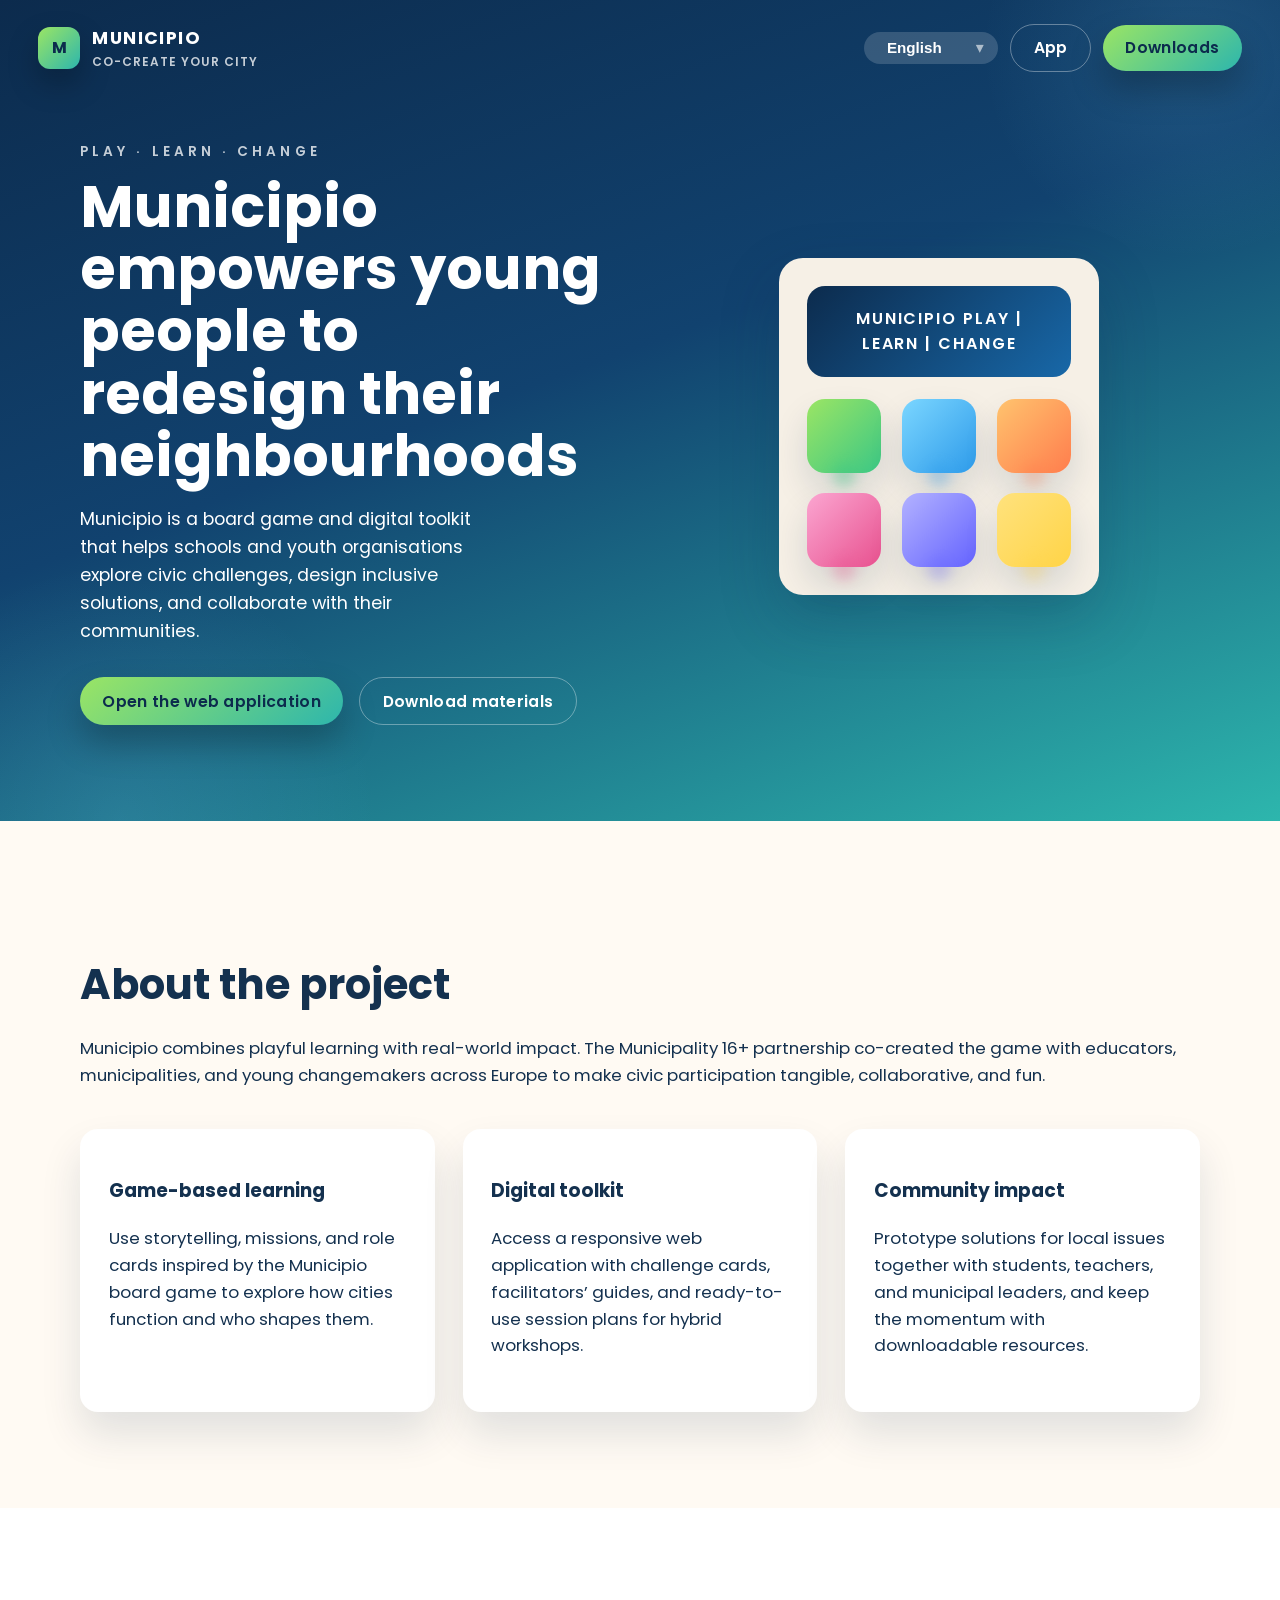
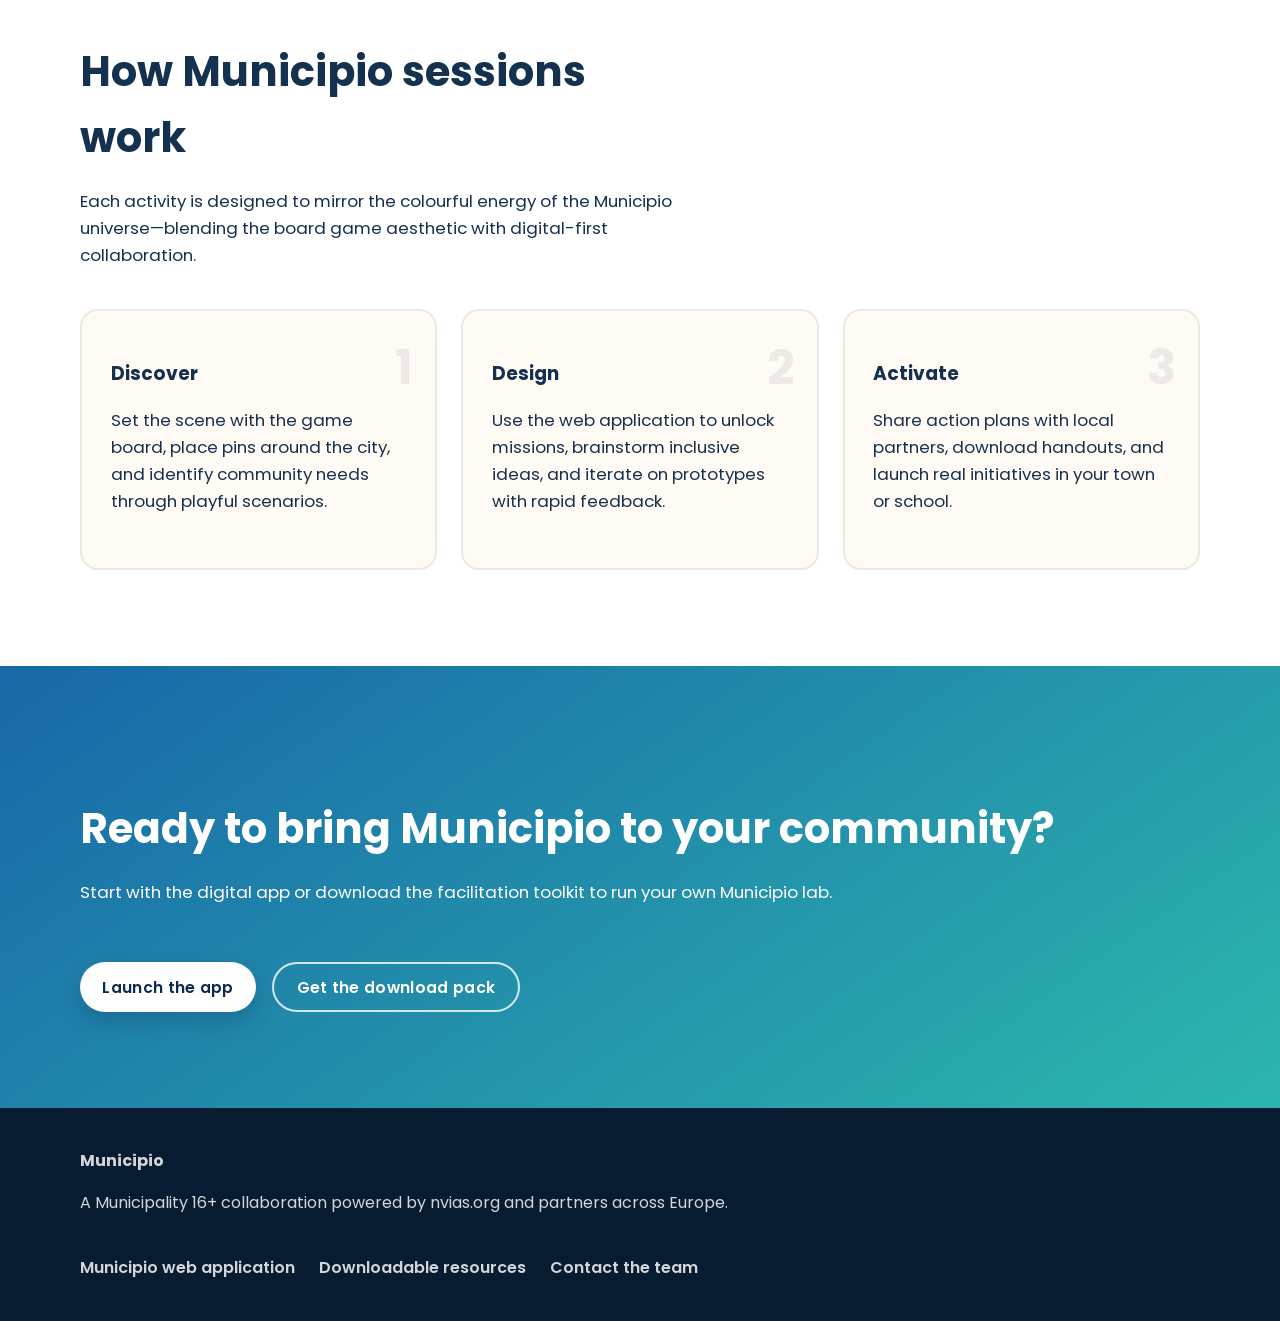
==== public/index.html @ c0af1d6e "Create multilingual Municipio landing page" ====
<!DOCTYPE html>
<html lang="en">
  <head>
    <meta charset="UTF-8" />
    <meta name="viewport" content="width=device-width, initial-scale=1.0" />
    <title>Municipio – Co-create Your City</title>
    <link rel="preconnect" href="https://fonts.googleapis.com" />
    <link rel="preconnect" href="https://fonts.gstatic.com" crossorigin />
    <link
      href="https://fonts.googleapis.com/css2?family=Poppins:wght@300;400;600;700&display=swap"
      rel="stylesheet"
    />
    <link rel="stylesheet" href="assets/css/styles.css" />
    <link rel="icon" href="assets/img/favicon.svg" type="image/svg+xml" />
  </head>
  <body>
    <header class="hero">
      <nav class="top-nav">
        <div class="brand">
          <span class="brand-emblem">M</span>
          <div>
            <strong>Municipio</strong>
            <small id="tagline"></small>
          </div>
        </div>
        <div class="nav-actions">
          <label class="language-selector">
            <span class="sr-only" id="language-label">Language</span>
            <select id="language-switcher" aria-labelledby="language-label">
              <option value="en">English</option>
              <option value="cs">Čeština</option>
              <option value="lv">Latviešu</option>
              <option value="sl">Slovenščina</option>
            </select>
          </label>
          <a class="button ghost" id="navAppLink" href="https://example.com/app" target="_blank" rel="noopener">App</a>
          <a class="button" id="navDownloadLink" href="https://drive.google.com" target="_blank" rel="noopener">Downloads</a>
        </div>
      </nav>

      <div class="hero-content container">
        <div class="hero-text">
          <p class="hero-eyebrow" id="heroEyebrow"></p>
          <h1 id="heroTitle"></h1>
          <p class="hero-lead" id="heroLead"></p>
          <div class="hero-actions">
            <a class="button" id="heroAppLink" href="https://example.com/app" target="_blank" rel="noopener"></a>
            <a class="button ghost" id="heroDownloadLink" href="https://drive.google.com" target="_blank" rel="noopener"></a>
          </div>
        </div>
        <div class="hero-visual" aria-hidden="true">
          <div class="hero-card">
            <div class="card-top">
              <span class="card-title">Municipio</span>
              <span class="card-subtitle">Play | Learn | Change</span>
            </div>
            <div class="city-grid">
              <span class="pin park"></span>
              <span class="pin lab"></span>
              <span class="pin school"></span>
              <span class="pin hub"></span>
              <span class="pin house"></span>
              <span class="pin library"></span>
            </div>
          </div>
        </div>
      </div>
    </header>

    <main>
      <section class="section" id="about">
        <div class="container">
          <h2 id="aboutTitle"></h2>
          <p id="aboutText"></p>
          <div class="pillars">
            <article>
              <h3 id="pillarOneTitle"></h3>
              <p id="pillarOneText"></p>
            </article>
            <article>
              <h3 id="pillarTwoTitle"></h3>
              <p id="pillarTwoText"></p>
            </article>
            <article>
              <h3 id="pillarThreeTitle"></h3>
              <p id="pillarThreeText"></p>
            </article>
          </div>
        </div>
      </section>

      <section class="section alt" id="how">
        <div class="container">
          <div class="section-header">
            <h2 id="howTitle"></h2>
            <p id="howIntro"></p>
          </div>
          <div class="steps">
            <div class="step">
              <span class="step-number">1</span>
              <h3 id="stepOneTitle"></h3>
              <p id="stepOneText"></p>
            </div>
            <div class="step">
              <span class="step-number">2</span>
              <h3 id="stepTwoTitle"></h3>
              <p id="stepTwoText"></p>
            </div>
            <div class="step">
              <span class="step-number">3</span>
              <h3 id="stepThreeTitle"></h3>
              <p id="stepThreeText"></p>
            </div>
          </div>
        </div>
      </section>

      <section class="section highlight" id="cta">
        <div class="container cta">
          <div>
            <h2 id="ctaTitle"></h2>
            <p id="ctaText"></p>
          </div>
          <div class="cta-actions">
            <a class="button light" id="ctaAppLink" href="https://example.com/app" target="_blank" rel="noopener"></a>
            <a class="button outline" id="ctaDownloadLink" href="https://drive.google.com" target="_blank" rel="noopener"></a>
          </div>
        </div>
      </section>
    </main>

    <footer class="footer">
      <div class="container footer-content">
        <div>
          <strong>Municipio</strong>
          <p id="footerText"></p>
        </div>
        <ul class="footer-links">
          <li><a id="footerAppLink" href="https://example.com/app" target="_blank" rel="noopener"></a></li>
          <li><a id="footerDownloadLink" href="https://drive.google.com" target="_blank" rel="noopener"></a></li>
          <li><a id="footerContactLink" href="mailto:info@municipio.eu"></a></li>
        </ul>
      </div>
    </footer>

    <script src="assets/js/main.js" type="module"></script>
  </body>
</html>
---- public/assets/css/styles.css ----
:root {
  --color-navy: #0c2b4d;
  --color-blue: #1868a8;
  --color-teal: #2db6ad;
  --color-lime: #9be564;
  --color-sand: #f6f0e6;
  --color-cream: #fffaf3;
  --color-sky: #7bd6ff;
  --color-white: #ffffff;
  --color-text: #14314f;
  --shadow-soft: 0 24px 60px rgba(12, 43, 77, 0.22);
}

* {
  box-sizing: border-box;
}

body {
  margin: 0;
  font-family: 'Poppins', system-ui, -apple-system, BlinkMacSystemFont, 'Segoe UI', sans-serif;
  color: var(--color-text);
  background: var(--color-cream);
  line-height: 1.6;
}

img,
svg {
  max-width: 100%;
  display: block;
}

.container {
  width: min(1120px, 92vw);
  margin: 0 auto;
}

.hero {
  position: relative;
  background: linear-gradient(160deg, #0c2b4d 0%, #11426f 45%, #2db6ad 100%);
  color: var(--color-white);
  padding-bottom: 6rem;
  overflow: hidden;
}

.hero::before,
.hero::after {
  content: '';
  position: absolute;
  border-radius: 50%;
  opacity: 0.18;
  background: radial-gradient(circle at center, rgba(123, 214, 255, 0.75), transparent 70%);
}

.hero::before {
  width: 420px;
  height: 420px;
  top: -160px;
  right: -120px;
}

.hero::after {
  width: 520px;
  height: 520px;
  bottom: -260px;
  left: -140px;
}

.top-nav {
  display: flex;
  align-items: center;
  justify-content: space-between;
  padding: 1.5rem clamp(1.5rem, 3vw, 3rem);
  position: relative;
  z-index: 1;
}

.brand {
  display: flex;
  align-items: center;
  gap: 0.75rem;
  font-weight: 600;
}

.brand strong {
  display: block;
  font-size: 1.1rem;
  letter-spacing: 0.08em;
  text-transform: uppercase;
}

.brand small {
  display: block;
  font-size: 0.75rem;
  letter-spacing: 0.08em;
  text-transform: uppercase;
  color: rgba(255, 255, 255, 0.76);
}

.brand-emblem {
  width: 42px;
  height: 42px;
  background: linear-gradient(135deg, var(--color-lime), var(--color-teal));
  color: var(--color-navy);
  font-weight: 700;
  border-radius: 12px;
  display: grid;
  place-items: center;
  box-shadow: 0 14px 30px rgba(0, 0, 0, 0.25);
}

.nav-actions {
  display: flex;
  align-items: center;
  gap: 0.75rem;
}

.language-selector select {
  border: none;
  border-radius: 999px;
  background: rgba(255, 255, 255, 0.16);
  color: var(--color-white);
  font-weight: 600;
  padding: 0.45rem 1.4rem;
  font-size: 0.95rem;
  appearance: none;
  outline: none;
}

.language-selector {
  position: relative;
}

.language-selector::after {
  content: '▾';
  position: absolute;
  right: 0.9rem;
  top: 50%;
  transform: translateY(-50%);
  pointer-events: none;
  color: rgba(255, 255, 255, 0.6);
}

.button {
  display: inline-flex;
  align-items: center;
  justify-content: center;
  gap: 0.4rem;
  padding: 0.65rem 1.4rem;
  border-radius: 999px;
  border: none;
  font-weight: 600;
  font-size: 0.98rem;
  letter-spacing: 0.02em;
  text-decoration: none;
  transition: transform 0.2s ease, box-shadow 0.2s ease, background 0.2s ease;
  cursor: pointer;
  background: linear-gradient(140deg, var(--color-lime), var(--color-teal));
  color: var(--color-navy);
  box-shadow: 0 18px 34px rgba(0, 0, 0, 0.25);
}

.button:hover,
.button:focus-visible {
  transform: translateY(-2px) scale(1.01);
  box-shadow: 0 24px 42px rgba(0, 0, 0, 0.28);
}

.button.ghost {
  background: transparent;
  color: var(--color-white);
  border: 1px solid rgba(255, 255, 255, 0.35);
  box-shadow: none;
}

.button.ghost:hover,
.button.ghost:focus-visible {
  background: rgba(255, 255, 255, 0.18);
}

.button.light {
  background: var(--color-white);
  color: var(--color-navy);
  box-shadow: 0 10px 20px rgba(12, 43, 77, 0.22);
}

.button.outline {
  background: transparent;
  color: var(--color-white);
  border: 2px solid rgba(255, 255, 255, 0.8);
  box-shadow: none;
}

.button.outline:hover,
.button.outline:focus-visible {
  background: rgba(255, 255, 255, 0.12);
}

.hero-content {
  display: grid;
  grid-template-columns: repeat(auto-fit, minmax(280px, 1fr));
  align-items: center;
  gap: clamp(2.5rem, 6vw, 5rem);
  padding: 2rem 0 0;
  position: relative;
  z-index: 1;
}

.hero-text h1 {
  font-size: clamp(2.4rem, 4vw + 1rem, 3.6rem);
  line-height: 1.08;
  margin: 0 0 1rem;
}

.hero-eyebrow {
  letter-spacing: 0.3em;
  text-transform: uppercase;
  font-weight: 600;
  font-size: 0.85rem;
  color: rgba(255, 255, 255, 0.76);
  margin-bottom: 0.8rem;
}

.hero-lead {
  font-size: 1.1rem;
  max-width: 36ch;
  margin-bottom: 2rem;
}

.hero-actions {
  display: flex;
  flex-wrap: wrap;
  gap: 1rem;
}

.hero-visual {
  display: flex;
  justify-content: center;
}

.hero-card {
  background: var(--color-sand);
  border-radius: 24px;
  padding: 1.75rem;
  width: min(320px, 90vw);
  box-shadow: var(--shadow-soft);
  position: relative;
}

.card-top {
  background: linear-gradient(135deg, var(--color-navy), var(--color-blue));
  border-radius: 18px;
  padding: 1.25rem;
  color: var(--color-white);
  text-transform: uppercase;
  font-weight: 600;
  letter-spacing: 0.12em;
  text-align: center;
}

.city-grid {
  margin-top: 1.4rem;
  display: grid;
  grid-template-columns: repeat(3, 1fr);
  gap: 1.25rem;
}

.pin {
  display: inline-flex;
  align-items: center;
  justify-content: center;
  width: 74px;
  height: 74px;
  border-radius: 18px;
  position: relative;
  background: var(--color-white);
  box-shadow: 0 18px 34px rgba(12, 43, 77, 0.14);
}

.pin::after {
  content: '';
  position: absolute;
  bottom: -14px;
  width: 24px;
  height: 24px;
  border-radius: 50%;
  opacity: 0.6;
  filter: blur(6px);
}

.pin.park {
  background: linear-gradient(135deg, #9be564, #3bc785);
}

.pin.park::after {
  background: rgba(59, 199, 133, 0.55);
}

.pin.lab {
  background: linear-gradient(135deg, #7bd6ff, #2e9bea);
}

.pin.lab::after {
  background: rgba(46, 155, 234, 0.45);
}

.pin.school {
  background: linear-gradient(135deg, #ffc36e, #ff7d4d);
}

.pin.school::after {
  background: rgba(255, 125, 77, 0.4);
}

.pin.hub {
  background: linear-gradient(135deg, #fba6d1, #e8518f);
}

.pin.hub::after {
  background: rgba(232, 81, 143, 0.45);
}

.pin.house {
  background: linear-gradient(135deg, #b3b2ff, #6463ff);
}

.pin.house::after {
  background: rgba(100, 99, 255, 0.42);
}

.pin.library {
  background: linear-gradient(135deg, #ffe27d, #ffd447);
}

.pin.library::after {
  background: rgba(255, 212, 71, 0.42);
}

.section {
  padding: clamp(4rem, 8vw, 6rem) 0;
}

.section.alt {
  background: var(--color-white);
}

.section.highlight {
  background: linear-gradient(145deg, var(--color-blue), var(--color-teal));
  color: var(--color-white);
}

.section h2 {
  font-size: clamp(2rem, 2vw + 1.4rem, 2.6rem);
  margin-bottom: 1rem;
}

.section p {
  margin-bottom: 1.5rem;
  font-size: 1.05rem;
}

.pillars {
  display: grid;
  grid-template-columns: repeat(auto-fit, minmax(220px, 1fr));
  gap: 1.75rem;
  margin-top: 2.5rem;
}

.pillars article {
  background: var(--color-white);
  border-radius: 18px;
  padding: 1.8rem;
  box-shadow: 0 22px 40px rgba(12, 43, 77, 0.12);
}

.section.alt .pillars article {
  background: var(--color-cream);
}

.section-header {
  max-width: 620px;
}

.steps {
  display: grid;
  grid-template-columns: repeat(auto-fit, minmax(220px, 1fr));
  gap: 1.5rem;
  margin-top: 2.5rem;
}

.step {
  background: var(--color-cream);
  border-radius: 18px;
  padding: 1.8rem;
  border: 2px solid rgba(12, 43, 77, 0.08);
  position: relative;
  overflow: hidden;
}

.step-number {
  position: absolute;
  top: 1.2rem;
  right: 1.4rem;
  font-size: 3rem;
  font-weight: 700;
  color: rgba(12, 43, 77, 0.08);
}

.highlight .cta {
  display: flex;
  flex-wrap: wrap;
  justify-content: space-between;
  align-items: center;
  gap: 2rem;
}

.cta-actions {
  display: flex;
  flex-wrap: wrap;
  gap: 1rem;
}

.footer {
  background: #081c31;
  color: rgba(255, 255, 255, 0.82);
  padding: 2.5rem 0;
}

.footer-content {
  display: flex;
  flex-wrap: wrap;
  justify-content: space-between;
  gap: 1.5rem;
  align-items: center;
}

.footer-links {
  list-style: none;
  display: flex;
  flex-wrap: wrap;
  gap: 1.5rem;
  margin: 0;
  padding: 0;
}

.footer a {
  color: inherit;
  text-decoration: none;
  font-weight: 600;
}

.footer a:hover,
.footer a:focus-visible {
  text-decoration: underline;
}

.sr-only {
  position: absolute;
  width: 1px;
  height: 1px;
  padding: 0;
  margin: -1px;
  overflow: hidden;
  clip: rect(0, 0, 0, 0);
  white-space: nowrap;
  border: 0;
}

@media (max-width: 720px) {
  .top-nav {
    flex-direction: column;
    gap: 1.25rem;
    align-items: flex-start;
  }

  .nav-actions {
    width: 100%;
    justify-content: flex-start;
    flex-wrap: wrap;
  }

  .hero {
    padding-bottom: 4rem;
  }

  .hero-card {
    margin-top: 1rem;
  }

  .footer-content {
    flex-direction: column;
    align-items: flex-start;
  }
}

@media (prefers-reduced-motion: reduce) {
  *,
  *::before,
  *::after {
    animation-duration: 0.01ms !important;
    animation-iteration-count: 1 !important;
    transition-duration: 0.01ms !important;
    scroll-behavior: auto !important;
  }
}
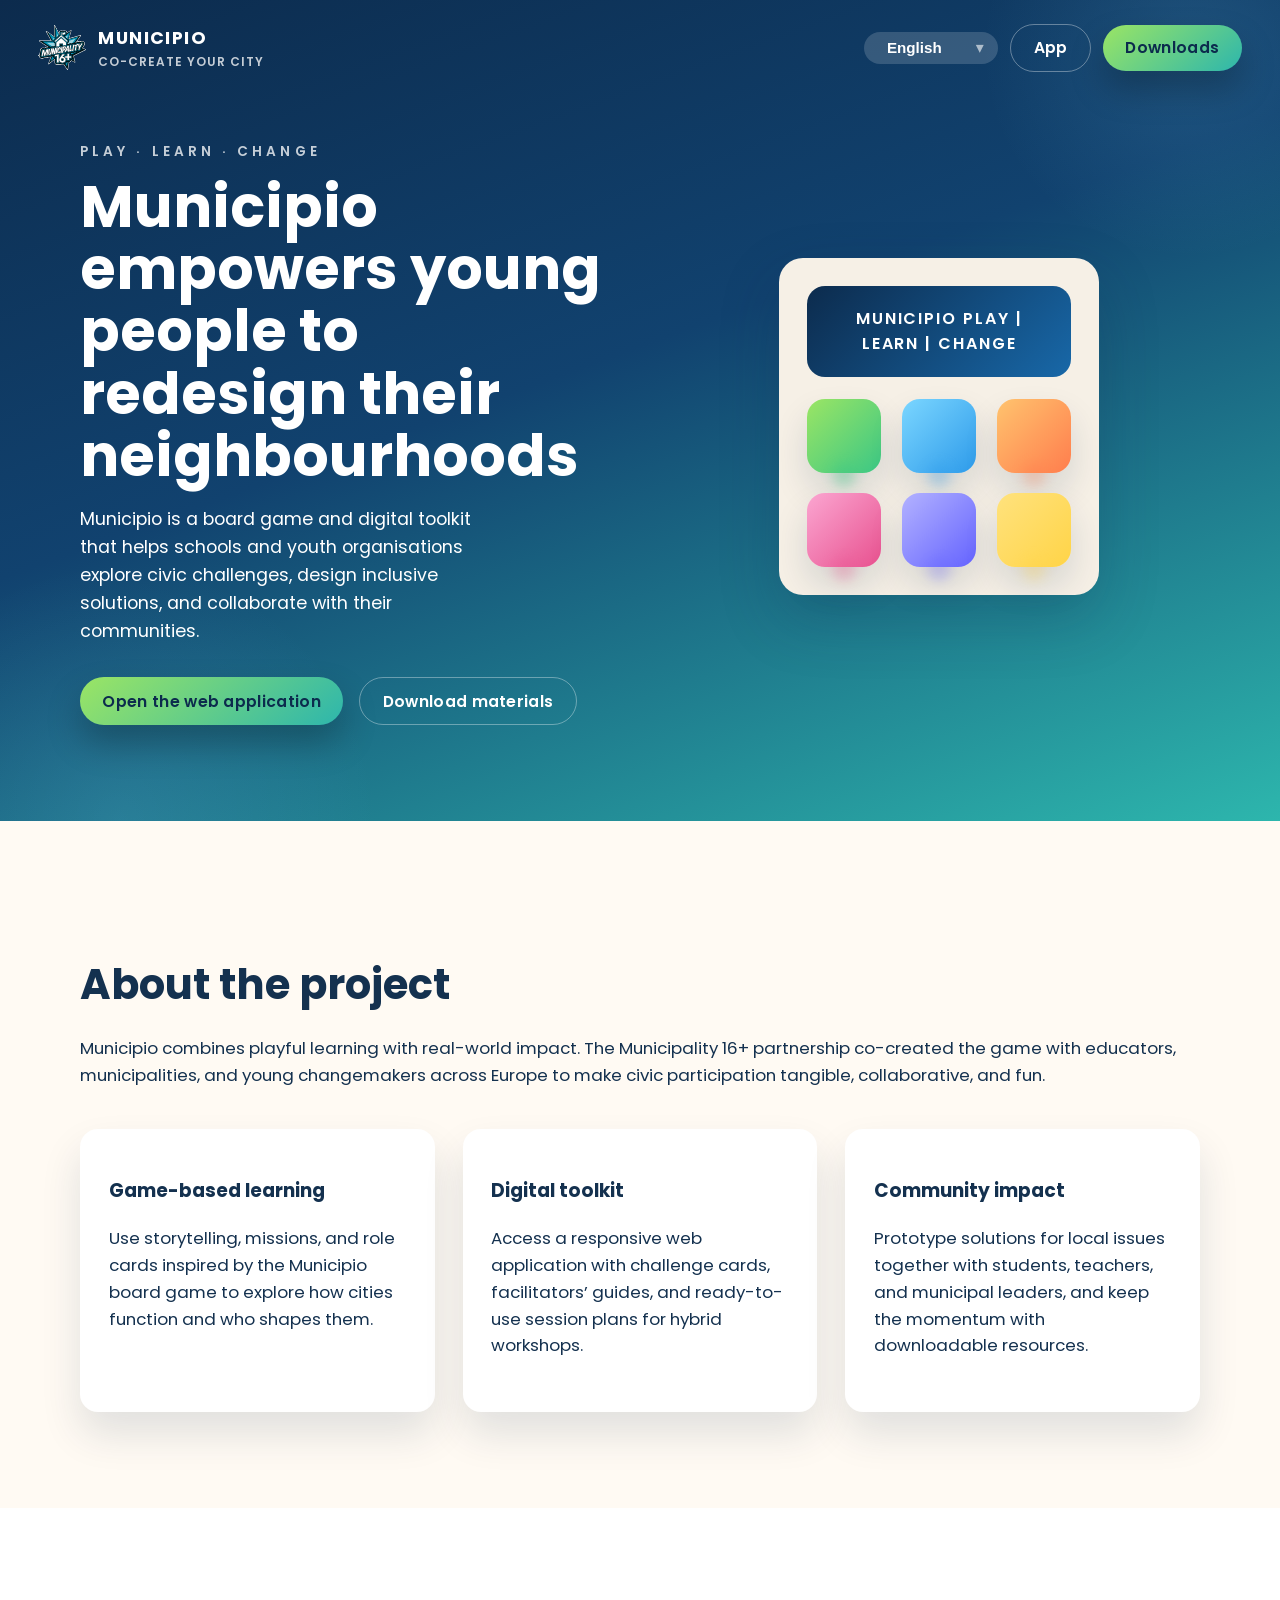
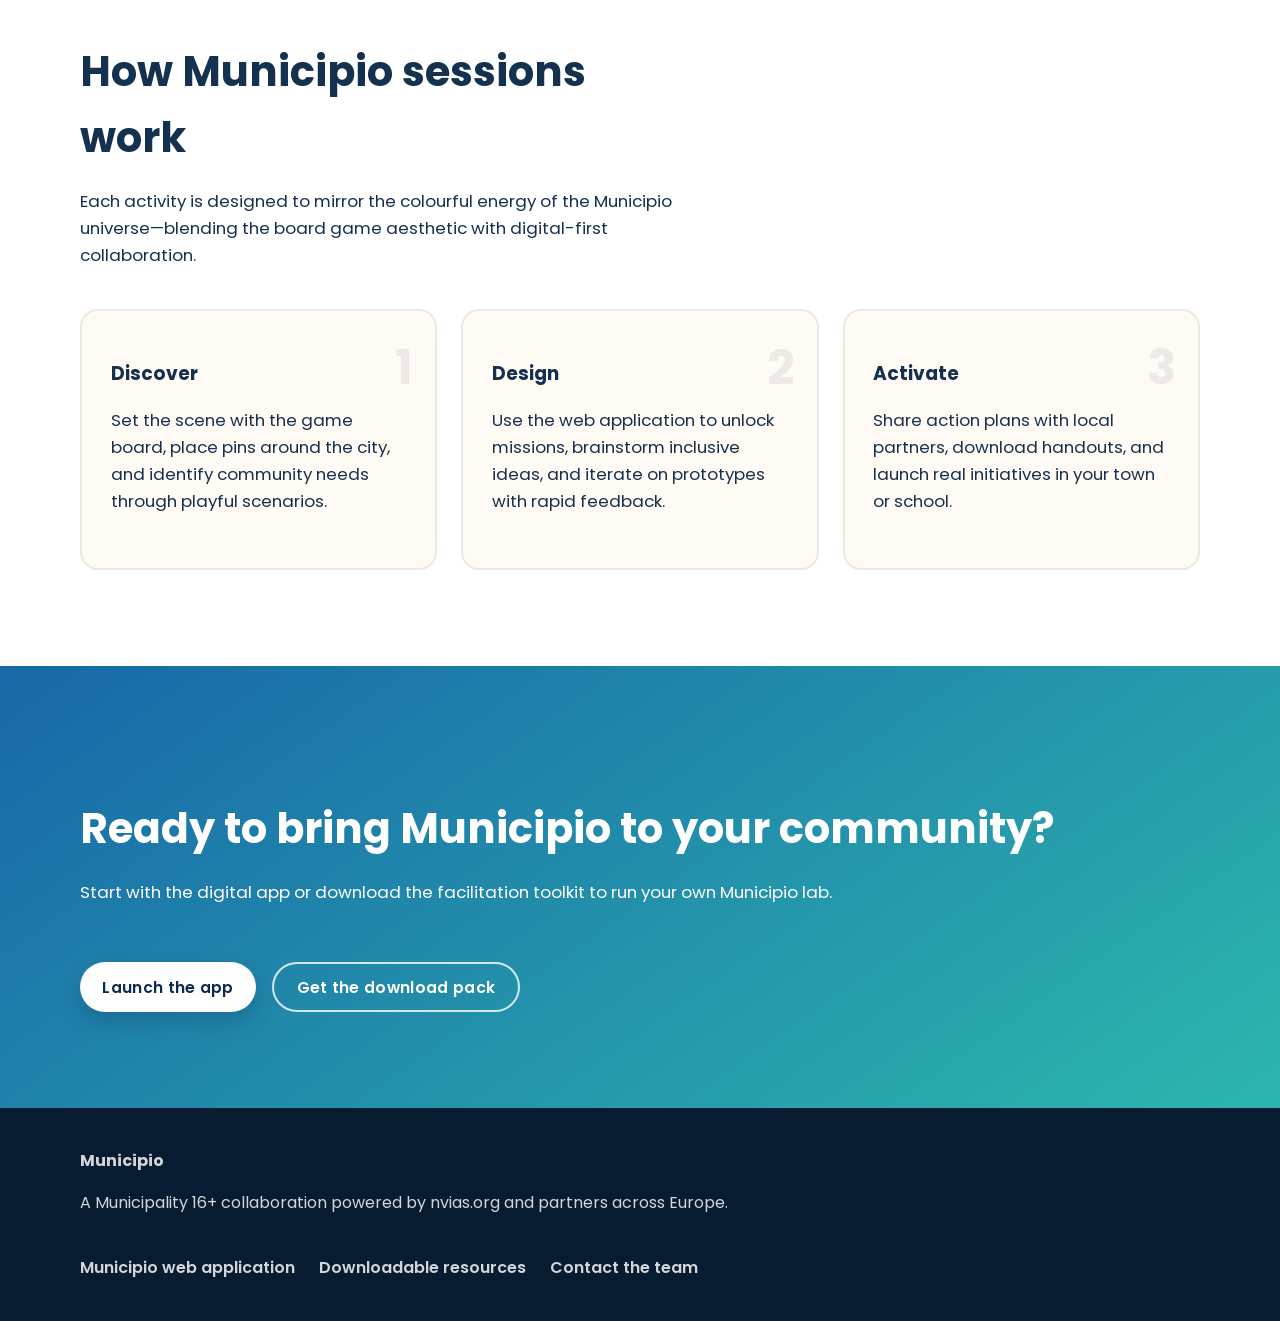
==== commit e9b51d37: "Use shared logo for header and favicon" ====
--- a/public/index.html
+++ b/public/index.html
@@ -11,13 +11,17 @@
       rel="stylesheet"
     />
     <link rel="stylesheet" href="assets/css/styles.css" />
-    <link rel="icon" href="assets/img/favicon.svg" type="image/svg+xml" />
+    <link rel="icon" href="assets/img/logo.svg" type="image/svg+xml" />
   </head>
   <body>
     <header class="hero">
       <nav class="top-nav">
         <div class="brand">
-          <span class="brand-emblem">M</span>
+          <img
+            class="brand-logo"
+            src="assets/img/logo.svg"
+            alt="Municipio logo"
+          />
           <div>
             <strong>Municipio</strong>
             <small id="tagline"></small>
--- a/public/assets/css/styles.css
+++ b/public/assets/css/styles.css
@@ -81,6 +81,12 @@
   font-weight: 600;
 }
 
+.brand-logo {
+  width: 48px;
+  height: auto;
+  display: block;
+}
+
 .brand strong {
   display: block;
   font-size: 1.1rem;
@@ -94,18 +100,6 @@
   letter-spacing: 0.08em;
   text-transform: uppercase;
   color: rgba(255, 255, 255, 0.76);
-}
-
-.brand-emblem {
-  width: 42px;
-  height: 42px;
-  background: linear-gradient(135deg, var(--color-lime), var(--color-teal));
-  color: var(--color-navy);
-  font-weight: 700;
-  border-radius: 12px;
-  display: grid;
-  place-items: center;
-  box-shadow: 0 14px 30px rgba(0, 0, 0, 0.25);
 }
 
 .nav-actions {
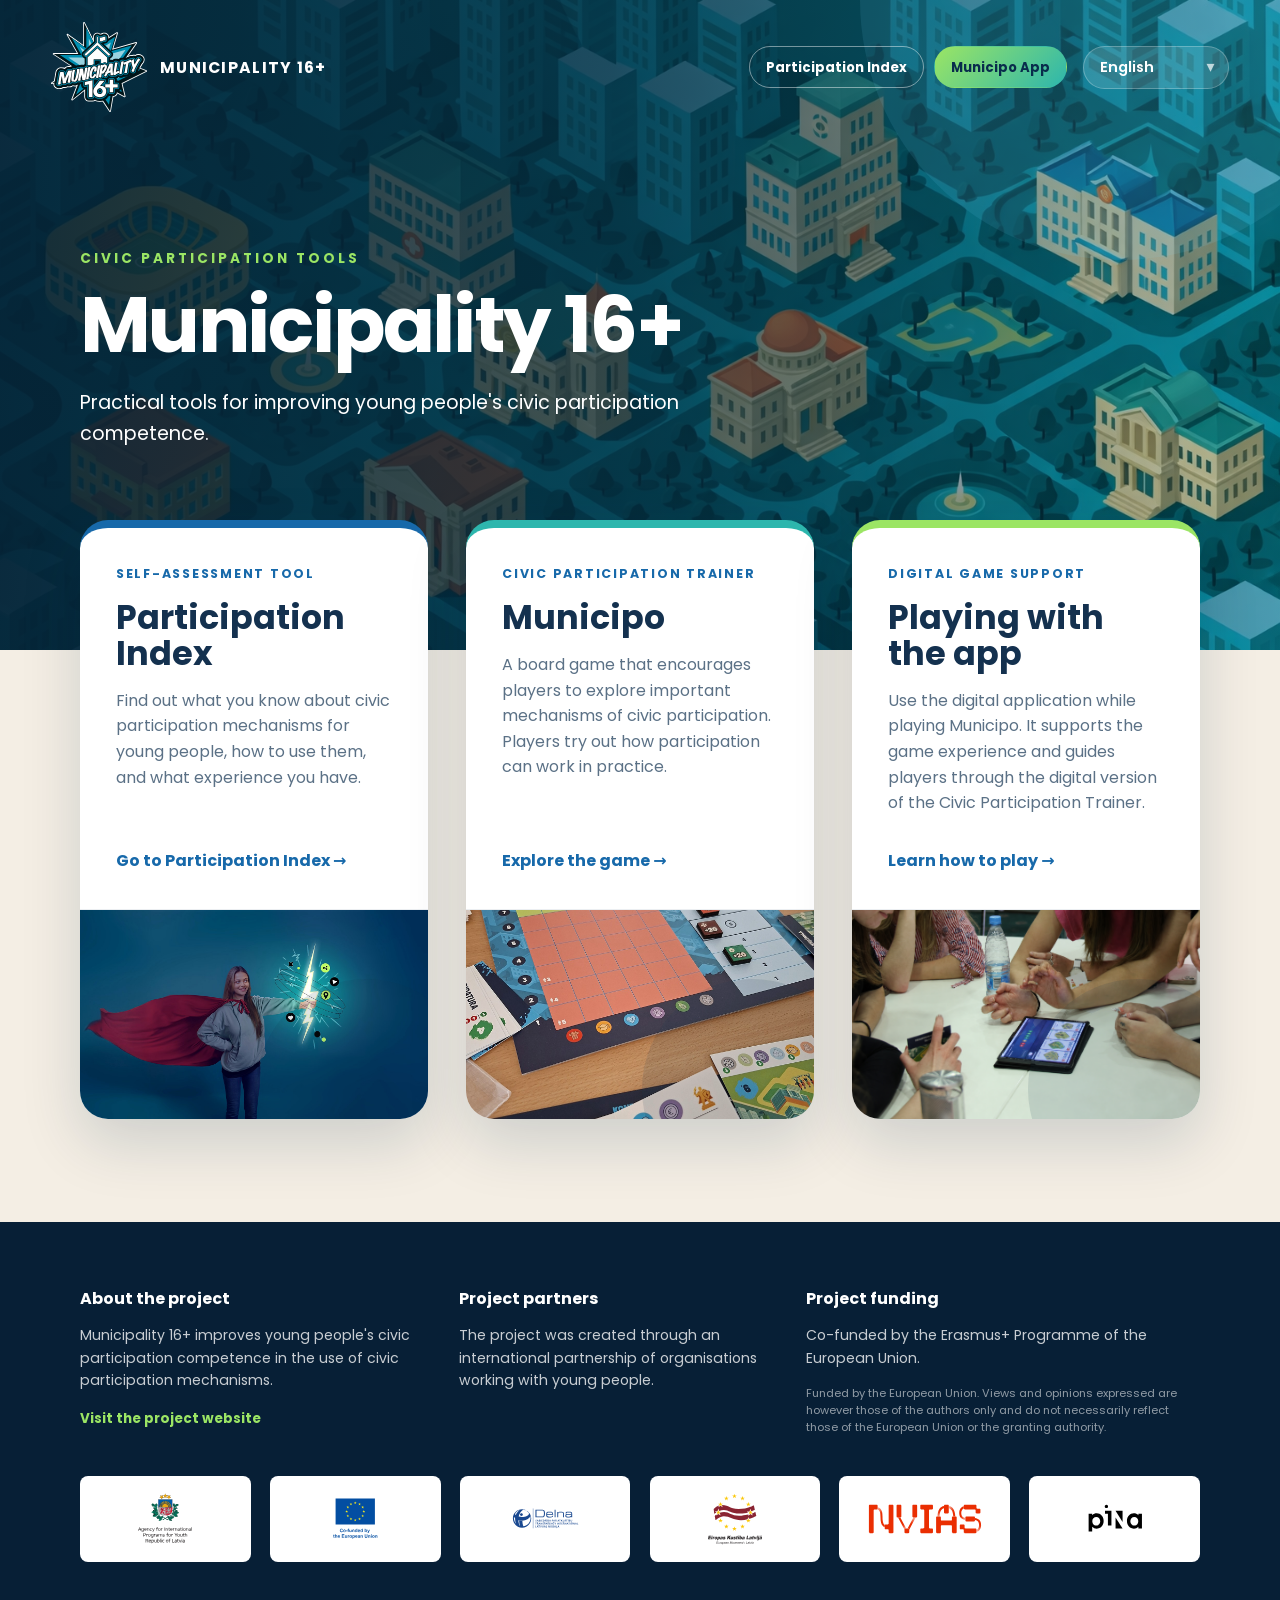
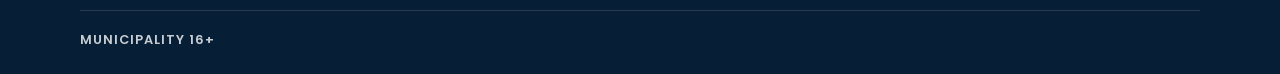
==== commit e6d226ae: "Update Municipo game and app landing content" ====
--- a/public/index.html
+++ b/public/index.html
@@ -3,150 +3,169 @@
   <head>
     <meta charset="UTF-8" />
     <meta name="viewport" content="width=device-width, initial-scale=1.0" />
-    <title>Municipio – Co-create Your City</title>
+    <meta
+      name="description"
+      content="Municipality 16+ tools for civic participation."
+    />
+    <title>Municipality 16+</title>
     <link rel="preconnect" href="https://fonts.googleapis.com" />
     <link rel="preconnect" href="https://fonts.gstatic.com" crossorigin />
     <link
       href="https://fonts.googleapis.com/css2?family=Poppins:wght@300;400;600;700&display=swap"
       rel="stylesheet"
     />
-    <link rel="stylesheet" href="assets/css/styles.css" />
-    <link rel="icon" href="assets/img/logo.svg" type="image/svg+xml" />
+    <link rel="stylesheet" href="assets/css/styles.css?v=20260714-7" />
+    <link rel="icon" href="assets/img/favicon.svg" type="image/svg+xml" />
   </head>
-  <body>
-    <header class="hero">
-      <nav class="top-nav">
-        <div class="brand">
-          <img
-            class="brand-logo"
-            src="assets/img/logo.svg"
-            alt="Municipio logo"
-          />
-          <div>
-            <strong>Municipio</strong>
-            <small id="tagline"></small>
-          </div>
-        </div>
-        <div class="nav-actions">
-          <label class="language-selector">
-            <span class="sr-only" id="language-label">Language</span>
-            <select id="language-switcher" aria-labelledby="language-label">
-              <option value="en">English</option>
-              <option value="cs">Čeština</option>
-              <option value="lv">Latviešu</option>
-              <option value="sl">Slovenščina</option>
-            </select>
-          </label>
-          <a class="button ghost" id="navAppLink" href="https://example.com/app" target="_blank" rel="noopener">App</a>
-          <a class="button" id="navDownloadLink" href="https://drive.google.com" target="_blank" rel="noopener">Downloads</a>
-        </div>
-      </nav>
+  <body data-page="home">
+    <header class="site-header">
+      <a class="brand" href="index.html" aria-label="Municipality 16+">
+        <img id="project-logo" src="assets/img/logo.svg" alt="" />
+        <strong>Municipality 16+</strong>
+      </a>
 
-      <div class="hero-content container">
-        <div class="hero-text">
-          <p class="hero-eyebrow" id="heroEyebrow"></p>
-          <h1 id="heroTitle"></h1>
-          <p class="hero-lead" id="heroLead"></p>
-          <div class="hero-actions">
-            <a class="button" id="heroAppLink" href="https://example.com/app" target="_blank" rel="noopener"></a>
-            <a class="button ghost" id="heroDownloadLink" href="https://drive.google.com" target="_blank" rel="noopener"></a>
-          </div>
-        </div>
-        <div class="hero-visual" aria-hidden="true">
-          <div class="hero-card">
-            <div class="card-top">
-              <span class="card-title">Municipio</span>
-              <span class="card-subtitle">Play | Learn | Change</span>
-            </div>
-            <div class="city-grid">
-              <span class="pin park"></span>
-              <span class="pin lab"></span>
-              <span class="pin school"></span>
-              <span class="pin hub"></span>
-              <span class="pin house"></span>
-              <span class="pin library"></span>
-            </div>
-          </div>
-        </div>
+      <div class="header-actions">
+        <nav class="tool-nav" aria-label="Project tools">
+          <a
+            class="header-button participation-link"
+            href="https://participationindex.eu/en"
+            target="_blank"
+            rel="noopener"
+            data-i18n="indexNav"
+          ></a>
+          <a
+            class="header-button header-button-primary app-link"
+            href="https://app.municipality16plus.eu/?lang=en"
+            target="_blank"
+            rel="noopener"
+            data-i18n="appNav"
+          ></a>
+        </nav>
+        <label class="language-selector">
+          <span class="sr-only" id="language-label">Language</span>
+          <select id="language-switcher" aria-labelledby="language-label">
+            <option value="en">English</option>
+            <option value="cs">Čeština</option>
+            <option value="lv">Latviešu</option>
+            <option value="sl">Slovenščina</option>
+          </select>
+        </label>
       </div>
     </header>
 
     <main>
-      <section class="section" id="about">
-        <div class="container">
-          <h2 id="aboutTitle"></h2>
-          <p id="aboutText"></p>
-          <div class="pillars">
-            <article>
-              <h3 id="pillarOneTitle"></h3>
-              <p id="pillarOneText"></p>
-            </article>
-            <article>
-              <h3 id="pillarTwoTitle"></h3>
-              <p id="pillarTwoText"></p>
-            </article>
-            <article>
-              <h3 id="pillarThreeTitle"></h3>
-              <p id="pillarThreeText"></p>
-            </article>
-          </div>
+      <section class="hero home-hero">
+        <div class="container hero-copy">
+          <p class="eyebrow" data-i18n="heroEyebrow"></p>
+          <h1 data-i18n="heroTitle"></h1>
+          <p class="hero-lead" data-i18n="heroText"></p>
         </div>
       </section>
 
-      <section class="section alt" id="how">
+      <section class="gateway" aria-labelledby="gateway-title">
         <div class="container">
-          <div class="section-header">
-            <h2 id="howTitle"></h2>
-            <p id="howIntro"></p>
-          </div>
-          <div class="steps">
-            <div class="step">
-              <span class="step-number">1</span>
-              <h3 id="stepOneTitle"></h3>
-              <p id="stepOneText"></p>
-            </div>
-            <div class="step">
-              <span class="step-number">2</span>
-              <h3 id="stepTwoTitle"></h3>
-              <p id="stepTwoText"></p>
-            </div>
-            <div class="step">
-              <span class="step-number">3</span>
-              <h3 id="stepThreeTitle"></h3>
-              <p id="stepThreeText"></p>
-            </div>
-          </div>
-        </div>
-      </section>
+          <h2 class="sr-only" id="gateway-title" data-i18n="gatewayTitle"></h2>
+          <div class="gateway-grid">
+            <a
+              class="gateway-card gateway-card-index participation-link"
+              href="https://participationindex.eu/en"
+              target="_blank"
+              rel="noopener"
+            >
+              <div class="gateway-card-content">
+                <span class="card-label" data-i18n="onlineTool"></span>
+                <h2 data-i18n="participationName"></h2>
+                <p data-i18n="participationText"></p>
+                <span class="card-action" data-i18n="participationAction"></span>
+              </div>
+              <img
+                class="gateway-card-image"
+                src="assets/img/participation-index-card.jpg"
+                alt=""
+              />
+            </a>
 
-      <section class="section highlight" id="cta">
-        <div class="container cta">
-          <div>
-            <h2 id="ctaTitle"></h2>
-            <p id="ctaText"></p>
-          </div>
-          <div class="cta-actions">
-            <a class="button light" id="ctaAppLink" href="https://example.com/app" target="_blank" rel="noopener"></a>
-            <a class="button outline" id="ctaDownloadLink" href="https://drive.google.com" target="_blank" rel="noopener"></a>
+            <a class="gateway-card gateway-card-game" href="game.html">
+              <div class="gateway-card-content">
+                <span class="card-label" data-i18n="gameLabel"></span>
+                <h2 data-i18n="gameName"></h2>
+                <p data-i18n="gameText"></p>
+                <span class="card-action" data-i18n="gameAction"></span>
+              </div>
+              <img
+                class="gateway-card-image"
+                src="assets/img/game-board-card.jpg"
+                alt=""
+              />
+            </a>
+
+            <a
+              class="gateway-card gateway-card-app"
+              href="game.html"
+            >
+              <div class="gateway-card-content">
+                <span class="card-label" data-i18n="appSupportLabel">Digital game support</span>
+                <h2 data-i18n="appSupportName">Playing with the app</h2>
+                <p data-i18n="appSupportText">
+                  Use the digital application while playing Municipo. It supports
+                  the game experience and guides players through the digital
+                  version of the Civic Participation Trainer.
+                </p>
+                <span class="card-action" data-i18n="appSupportAction">Learn how to play</span>
+              </div>
+              <img
+                class="gateway-card-image"
+                src="assets/img/play-with-app.png"
+                alt="Players using the digital application during a board game"
+              />
+            </a>
           </div>
         </div>
       </section>
     </main>
 
     <footer class="footer">
-      <div class="container footer-content">
-        <div>
-          <strong>Municipio</strong>
-          <p id="footerText"></p>
-        </div>
-        <ul class="footer-links">
-          <li><a id="footerAppLink" href="https://example.com/app" target="_blank" rel="noopener"></a></li>
-          <li><a id="footerDownloadLink" href="https://drive.google.com" target="_blank" rel="noopener"></a></li>
-          <li><a id="footerContactLink" href="mailto:info@municipio.eu"></a></li>
-        </ul>
+      <div class="container footer-grid">
+        <section>
+          <h2 data-i18n="aboutProjectTitle"></h2>
+          <p data-i18n="aboutProjectText"></p>
+          <a
+            class="footer-link"
+            href="https://youth.delna.lv/"
+            target="_blank"
+            rel="noopener"
+            data-i18n="projectLink"
+          ></a>
+        </section>
+        <section>
+          <h2 data-i18n="partnersTitle"></h2>
+          <p data-i18n="partnersText"></p>
+        </section>
+        <section class="funding">
+          <h2 data-i18n="fundingTitle"></h2>
+          <p data-i18n="fundingText"></p>
+          <small data-i18n="fundingDisclaimer"></small>
+        </section>
       </div>
+      <div class="container logo-strip" aria-label="Project partners and funding">
+        <img src="assets/img/logo_01.svg" alt="Agency for International Programs for Youth" />
+        <img src="assets/img/logo_02.svg" alt="European Union" />
+        <a href="https://delna.lv/" target="_blank" rel="noopener noreferrer">
+          <img src="assets/img/logo_03.svg" alt="Transparency International Latvia – Delna" />
+        </a>
+        <a href="https://eiropaskustiba.lv/" target="_blank" rel="noopener noreferrer">
+          <img src="assets/img/logo_04.svg" alt="European Movement Latvia" />
+        </a>
+        <a href="http://nvias.org/" target="_blank" rel="noopener noreferrer">
+          <img class="logo-wide" src="assets/img/Nvias_R.svg" alt="NVIAS" />
+        </a>
+        <a href="https://www.pina.si/" target="_blank" rel="noopener noreferrer">
+          <img src="assets/img/logo_06.svg" alt="PiNA" />
+        </a>
+      </div>
+      <div class="container footer-bottom">Municipality 16+</div>
     </footer>
 
-    <script src="assets/js/main.js" type="module"></script>
+    <script src="assets/js/main.js?v=20260714-7" type="module"></script>
   </body>
 </html>
--- a/public/assets/css/styles.css
+++ b/public/assets/css/styles.css
@@ -1,123 +1,113 @@
 :root {
-  --color-navy: #0c2b4d;
-  --color-blue: #1868a8;
-  --color-teal: #2db6ad;
-  --color-lime: #9be564;
-  --color-sand: #f6f0e6;
-  --color-cream: #fffaf3;
-  --color-sky: #7bd6ff;
-  --color-white: #ffffff;
-  --color-text: #14314f;
-  --shadow-soft: 0 24px 60px rgba(12, 43, 77, 0.22);
+  --navy: #092c4c;
+  --blue: #1769aa;
+  --teal: #2db6ad;
+  --lime: #9be564;
+  --cream: #fffaf3;
+  --sand: #f4eee4;
+  --white: #ffffff;
+  --text: #14314f;
+  --muted: #5b7186;
+  --shadow: 0 24px 60px rgba(9, 44, 76, 0.16);
 }
 
 * {
   box-sizing: border-box;
 }
 
+html {
+  scroll-behavior: smooth;
+}
+
 body {
   margin: 0;
-  font-family: 'Poppins', system-ui, -apple-system, BlinkMacSystemFont, 'Segoe UI', sans-serif;
-  color: var(--color-text);
-  background: var(--color-cream);
+  background: var(--cream);
+  color: var(--text);
+  font-family: 'Poppins', system-ui, sans-serif;
   line-height: 1.6;
 }
 
-img,
-svg {
+img {
+  display: block;
   max-width: 100%;
-  display: block;
+}
+
+a {
+  color: inherit;
 }
 
 .container {
   width: min(1120px, 92vw);
-  margin: 0 auto;
-}
-
-.hero {
-  position: relative;
-  background: linear-gradient(160deg, #0c2b4d 0%, #11426f 45%, #2db6ad 100%);
-  color: var(--color-white);
-  padding-bottom: 6rem;
-  overflow: hidden;
-}
-
-.hero::before,
-.hero::after {
-  content: '';
+  margin-inline: auto;
+}
+
+.site-header {
   position: absolute;
-  border-radius: 50%;
-  opacity: 0.18;
-  background: radial-gradient(circle at center, rgba(123, 214, 255, 0.75), transparent 70%);
-}
-
-.hero::before {
-  width: 420px;
-  height: 420px;
-  top: -160px;
-  right: -120px;
-}
-
-.hero::after {
-  width: 520px;
-  height: 520px;
-  bottom: -260px;
-  left: -140px;
-}
-
-.top-nav {
+  z-index: 10;
+  top: 0;
+  left: 0;
   display: flex;
+  width: 100%;
   align-items: center;
   justify-content: space-between;
-  padding: 1.5rem clamp(1.5rem, 3vw, 3rem);
-  position: relative;
-  z-index: 1;
+  gap: 1rem;
+  padding: 1.4rem clamp(1.5rem, 4vw, 4rem);
+  color: var(--white);
 }
 
 .brand {
   display: flex;
   align-items: center;
-  gap: 0.75rem;
-  font-weight: 600;
-}
-
-.brand-logo {
-  width: 48px;
-  height: auto;
-  display: block;
+  gap: 0.8rem;
+  color: inherit;
+  text-decoration: none;
+  text-transform: uppercase;
+  letter-spacing: 0.08em;
+}
+
+.brand img {
+  width: 96px;
+  height: 90px;
+  object-fit: contain;
 }
 
 .brand strong {
-  display: block;
-  font-size: 1.1rem;
-  letter-spacing: 0.08em;
-  text-transform: uppercase;
-}
-
-.brand small {
-  display: block;
-  font-size: 0.75rem;
-  letter-spacing: 0.08em;
-  text-transform: uppercase;
-  color: rgba(255, 255, 255, 0.76);
-}
-
-.nav-actions {
+  font-size: 0.98rem;
+}
+
+.header-actions {
   display: flex;
   align-items: center;
-  gap: 0.75rem;
-}
-
-.language-selector select {
-  border: none;
+  gap: 1rem;
+}
+
+.tool-nav {
+  display: flex;
+  gap: 0.6rem;
+}
+
+.header-button {
+  display: inline-flex;
+  min-height: 42px;
+  align-items: center;
+  border: 1px solid rgba(255, 255, 255, 0.45);
   border-radius: 999px;
-  background: rgba(255, 255, 255, 0.16);
-  color: var(--color-white);
-  font-weight: 600;
-  padding: 0.45rem 1.4rem;
-  font-size: 0.95rem;
-  appearance: none;
-  outline: none;
+  padding: 0.5rem 1rem;
+  color: var(--white);
+  font-size: 0.82rem;
+  font-weight: 700;
+  text-decoration: none;
+}
+
+.header-button:hover,
+.header-button:focus-visible {
+  background: rgba(255, 255, 255, 0.14);
+}
+
+.header-button-primary {
+  border-color: transparent;
+  background: linear-gradient(135deg, var(--lime), var(--teal));
+  color: var(--navy);
 }
 
 .language-selector {
@@ -127,324 +117,413 @@
 .language-selector::after {
   content: '▾';
   position: absolute;
+  top: 50%;
   right: 0.9rem;
-  top: 50%;
+  color: rgba(255, 255, 255, 0.7);
+  pointer-events: none;
   transform: translateY(-50%);
-  pointer-events: none;
-  color: rgba(255, 255, 255, 0.6);
+}
+
+.language-selector select {
+  border: 1px solid rgba(255, 255, 255, 0.25);
+  border-radius: 999px;
+  outline: none;
+  appearance: none;
+  background: rgba(255, 255, 255, 0.12);
+  color: var(--white);
+  font: inherit;
+  font-size: 0.9rem;
+  font-weight: 600;
+  padding: 0.55rem 2.2rem 0.55rem 1rem;
+}
+
+.language-selector option {
+  color: var(--navy);
+}
+
+.hero {
+  position: relative;
+  min-height: 520px;
+  display: grid;
+  place-items: center;
+  overflow: hidden;
+  background:
+    radial-gradient(circle at 8% 85%, rgba(155, 229, 100, 0.3), transparent 25%),
+    linear-gradient(135deg, var(--navy), #124f80 58%, var(--teal));
+  color: var(--white);
+}
+
+.home-hero {
+  min-height: 650px;
+  background:
+    linear-gradient(90deg, rgba(5, 34, 53, 0.94) 0%, rgba(5, 34, 53, 0.72) 48%, rgba(5, 34, 53, 0.18) 100%),
+    url('../img/m16background.png') center / cover no-repeat;
+}
+
+.hero::before {
+  content: '';
+  position: absolute;
+  width: 520px;
+  height: 520px;
+  top: -260px;
+  right: -100px;
+  border-radius: 50%;
+  background: rgba(123, 214, 255, 0.1);
+}
+
+.hero-copy {
+  position: relative;
+  z-index: 1;
+  padding-block: 9rem 6rem;
+}
+
+.home-hero .hero-copy h1 {
+  max-width: 700px;
+}
+
+.hero-copy h1 {
+  max-width: 900px;
+  margin: 0;
+  font-size: clamp(2.5rem, 6vw, 5rem);
+  line-height: 1.02;
+  letter-spacing: -0.035em;
+}
+
+.eyebrow {
+  margin: 0 0 1rem;
+  color: var(--lime);
+  font-size: 0.85rem;
+  font-weight: 700;
+  letter-spacing: 0.22em;
+  text-transform: uppercase;
+}
+
+.hero-lead {
+  max-width: 680px;
+  margin: 1.5rem 0 0;
+  font-size: clamp(1.05rem, 1.5vw, 1.25rem);
+}
+
+.gateway {
+  position: relative;
+  z-index: 2;
+  margin-top: -130px;
+  padding: 0 0 clamp(4rem, 8vw, 7rem);
+  background: transparent;
+}
+
+.gateway::before {
+  content: '';
+  position: absolute;
+  z-index: -1;
+  top: 130px;
+  right: 0;
+  bottom: 0;
+  left: 0;
+  background: var(--sand);
+}
+
+.gateway-grid,
+.option-grid {
+  display: grid;
+  grid-template-columns: repeat(3, minmax(220px, 1fr));
+  gap: clamp(1.4rem, 3vw, 2.5rem);
+}
+
+.gateway-card {
+  position: relative;
+  display: flex;
+  min-height: 390px;
+  flex-direction: column;
+  overflow: hidden;
+  border-radius: 28px;
+  background: var(--white);
+  color: var(--text);
+  text-decoration: none;
+  box-shadow: var(--shadow);
+  transition: transform 180ms ease, box-shadow 180ms ease;
+}
+
+.gateway-card-image {
+  width: 100%;
+  height: 210px;
+  border-top: 1px solid rgba(9, 44, 76, 0.08);
+  object-fit: cover;
+}
+
+.gateway-card-content {
+  display: flex;
+  min-height: 250px;
+  flex: 1;
+  flex-direction: column;
+  padding: clamp(1.5rem, 3vw, 2.25rem);
+}
+
+.gateway-card::after {
+  content: '';
+  position: absolute;
+  right: -3rem;
+  bottom: -5rem;
+  width: 220px;
+  height: 220px;
+  border-radius: 50%;
+  opacity: 0.12;
+  background: currentColor;
+}
+
+.gateway-card:hover,
+.gateway-card:focus-visible {
+  transform: translateY(-6px);
+  box-shadow: 0 30px 70px rgba(9, 44, 76, 0.22);
+}
+
+.gateway-card-index {
+  border-top: 8px solid var(--blue);
+}
+
+.gateway-card-game {
+  border-top: 8px solid var(--teal);
+}
+
+.gateway-card-app {
+  border-top: 8px solid var(--lime);
+}
+
+.card-label {
+  color: var(--blue);
+  font-size: 0.78rem;
+  font-weight: 700;
+  letter-spacing: 0.14em;
+  text-transform: uppercase;
+}
+
+.gateway-card h2 {
+  max-width: 14ch;
+  margin: 1rem 0;
+  font-size: clamp(1.7rem, 2.6vw, 2.7rem);
+  line-height: 1.08;
+}
+
+.gateway-card p {
+  max-width: 42ch;
+  margin: 0;
+  color: var(--muted);
+}
+
+.card-action {
+  margin-top: auto;
+  padding-top: 2rem;
+  color: var(--blue);
+  font-weight: 700;
+}
+
+.card-action::after {
+  content: ' →';
+}
+
+.game-hero {
+  min-height: 560px;
+  background:
+    linear-gradient(90deg, rgba(5, 34, 53, 0.96), rgba(5, 34, 53, 0.7)),
+    url('../img/m16background.png') center / cover no-repeat;
+}
+
+.game-hero-layout {
+  display: grid;
+  grid-template-columns: minmax(0, 0.85fr) minmax(320px, 1.15fr);
+  align-items: center;
+  gap: 3rem;
+}
+
+.game-title-art {
+  width: 100%;
+  max-height: 390px;
+  object-fit: contain;
+}
+
+.game-options {
+  padding: clamp(2rem, 5vw, 3rem) 0 clamp(4rem, 8vw, 7rem);
+  background: var(--sand);
+}
+
+.game-intro {
+  position: relative;
+  z-index: 2;
+  margin-top: -110px;
+  padding: 0;
+  background: linear-gradient(to bottom, transparent 0 110px, var(--sand) 110px);
+}
+
+.game-intro-panel {
+  max-width: 860px;
+  border-radius: 28px;
+  padding: clamp(2rem, 4vw, 3rem);
+  background: var(--white);
+  box-shadow: var(--shadow);
+}
+
+.section-label {
+  margin: 0 0 0.75rem;
+  color: var(--blue);
+  font-size: 0.78rem;
+  font-weight: 700;
+  letter-spacing: 0.14em;
+  text-transform: uppercase;
+}
+
+.game-intro h2 {
+  max-width: 780px;
+  margin: 0;
+  font-size: clamp(2rem, 4vw, 3.5rem);
+  line-height: 1.08;
+}
+
+.game-intro p:last-child {
+  max-width: 720px;
+  margin: 1.2rem 0 0;
+  color: var(--muted);
+  font-size: clamp(1rem, 1.4vw, 1.15rem);
+}
+
+.option-card {
+  display: flex;
+  min-height: 330px;
+  flex-direction: column;
+  border-radius: 24px;
+  padding: clamp(2rem, 4vw, 3rem);
+  background: var(--white);
+  box-shadow: var(--shadow);
+}
+
+.option-card-featured {
+  background: var(--navy);
+  color: var(--white);
+}
+
+.option-number {
+  color: var(--teal);
+  font-size: 0.8rem;
+  font-weight: 700;
+  letter-spacing: 0.14em;
+}
+
+.option-card h2 {
+  margin: 1rem 0;
+  font-size: clamp(1.8rem, 3vw, 2.7rem);
+  line-height: 1.15;
+}
+
+.option-card p {
+  min-height: 7rem;
+  margin-bottom: 2rem;
+}
+
+.option-card .button {
+  align-self: flex-start;
+  margin-top: auto;
 }
 
 .button {
   display: inline-flex;
+  min-height: 48px;
   align-items: center;
   justify-content: center;
-  gap: 0.4rem;
-  padding: 0.65rem 1.4rem;
   border-radius: 999px;
-  border: none;
-  font-weight: 600;
-  font-size: 0.98rem;
-  letter-spacing: 0.02em;
+  padding: 0.7rem 1.4rem;
+  background: linear-gradient(135deg, var(--lime), var(--teal));
+  color: var(--navy);
+  font-weight: 700;
   text-decoration: none;
-  transition: transform 0.2s ease, box-shadow 0.2s ease, background 0.2s ease;
-  cursor: pointer;
-  background: linear-gradient(140deg, var(--color-lime), var(--color-teal));
-  color: var(--color-navy);
-  box-shadow: 0 18px 34px rgba(0, 0, 0, 0.25);
 }
 
 .button:hover,
 .button:focus-visible {
-  transform: translateY(-2px) scale(1.01);
-  box-shadow: 0 24px 42px rgba(0, 0, 0, 0.28);
-}
-
-.button.ghost {
-  background: transparent;
-  color: var(--color-white);
-  border: 1px solid rgba(255, 255, 255, 0.35);
-  box-shadow: none;
-}
-
-.button.ghost:hover,
-.button.ghost:focus-visible {
-  background: rgba(255, 255, 255, 0.18);
-}
-
-.button.light {
-  background: var(--color-white);
-  color: var(--color-navy);
-  box-shadow: 0 10px 20px rgba(12, 43, 77, 0.22);
-}
-
-.button.outline {
-  background: transparent;
-  color: var(--color-white);
-  border: 2px solid rgba(255, 255, 255, 0.8);
-  box-shadow: none;
-}
-
-.button.outline:hover,
-.button.outline:focus-visible {
-  background: rgba(255, 255, 255, 0.12);
-}
-
-.hero-content {
+  filter: brightness(1.04);
+}
+
+.button.is-disabled {
+  background: #e8ecef;
+  color: #63788b;
+  cursor: default;
+}
+
+.footer {
+  padding: 4rem 0 1.5rem;
+  background: #071f36;
+  color: rgba(255, 255, 255, 0.78);
+}
+
+.footer-grid {
   display: grid;
-  grid-template-columns: repeat(auto-fit, minmax(280px, 1fr));
+  grid-template-columns: 1.1fr 1fr 1.25fr;
+  gap: 2rem;
+}
+
+.footer h2 {
+  margin: 0 0 0.8rem;
+  color: var(--white);
+  font-size: 1rem;
+}
+
+.footer p {
+  margin: 0;
+  font-size: 0.88rem;
+}
+
+.footer-link {
+  display: inline-block;
+  margin-top: 1rem;
+  color: var(--lime);
+  font-size: 0.84rem;
+  font-weight: 700;
+  text-decoration: none;
+}
+
+.footer-link:hover,
+.footer-link:focus-visible {
+  text-decoration: underline;
+}
+
+.footer small {
+  display: block;
+  margin-top: 1rem;
+  color: rgba(255, 255, 255, 0.55);
+  font-size: 0.7rem;
+  line-height: 1.5;
+}
+
+.logo-strip {
+  display: grid;
+  grid-template-columns: repeat(6, minmax(90px, 1fr));
   align-items: center;
-  gap: clamp(2.5rem, 6vw, 5rem);
-  padding: 2rem 0 0;
-  position: relative;
-  z-index: 1;
-}
-
-.hero-text h1 {
-  font-size: clamp(2.4rem, 4vw + 1rem, 3.6rem);
-  line-height: 1.08;
-  margin: 0 0 1rem;
-}
-
-.hero-eyebrow {
-  letter-spacing: 0.3em;
+  gap: clamp(0.6rem, 1.5vw, 1.2rem);
+  margin-top: 2.5rem;
+}
+
+.logo-strip img {
+  width: 100%;
+  height: 86px;
+  border-radius: 8px;
+  object-fit: contain;
+  background: var(--white);
+}
+
+.logo-strip a {
+  display: block;
+}
+
+.logo-strip .logo-wide {
+  padding: 1rem 0.7rem;
+}
+
+.footer-bottom {
+  margin-top: 3rem;
+  padding-top: 1.2rem;
+  border-top: 1px solid rgba(255, 255, 255, 0.12);
+  font-size: 0.8rem;
+  font-weight: 600;
+  letter-spacing: 0.08em;
   text-transform: uppercase;
-  font-weight: 600;
-  font-size: 0.85rem;
-  color: rgba(255, 255, 255, 0.76);
-  margin-bottom: 0.8rem;
-}
-
-.hero-lead {
-  font-size: 1.1rem;
-  max-width: 36ch;
-  margin-bottom: 2rem;
-}
-
-.hero-actions {
-  display: flex;
-  flex-wrap: wrap;
-  gap: 1rem;
-}
-
-.hero-visual {
-  display: flex;
-  justify-content: center;
-}
-
-.hero-card {
-  background: var(--color-sand);
-  border-radius: 24px;
-  padding: 1.75rem;
-  width: min(320px, 90vw);
-  box-shadow: var(--shadow-soft);
-  position: relative;
-}
-
-.card-top {
-  background: linear-gradient(135deg, var(--color-navy), var(--color-blue));
-  border-radius: 18px;
-  padding: 1.25rem;
-  color: var(--color-white);
-  text-transform: uppercase;
-  font-weight: 600;
-  letter-spacing: 0.12em;
-  text-align: center;
-}
-
-.city-grid {
-  margin-top: 1.4rem;
-  display: grid;
-  grid-template-columns: repeat(3, 1fr);
-  gap: 1.25rem;
-}
-
-.pin {
-  display: inline-flex;
-  align-items: center;
-  justify-content: center;
-  width: 74px;
-  height: 74px;
-  border-radius: 18px;
-  position: relative;
-  background: var(--color-white);
-  box-shadow: 0 18px 34px rgba(12, 43, 77, 0.14);
-}
-
-.pin::after {
-  content: '';
-  position: absolute;
-  bottom: -14px;
-  width: 24px;
-  height: 24px;
-  border-radius: 50%;
-  opacity: 0.6;
-  filter: blur(6px);
-}
-
-.pin.park {
-  background: linear-gradient(135deg, #9be564, #3bc785);
-}
-
-.pin.park::after {
-  background: rgba(59, 199, 133, 0.55);
-}
-
-.pin.lab {
-  background: linear-gradient(135deg, #7bd6ff, #2e9bea);
-}
-
-.pin.lab::after {
-  background: rgba(46, 155, 234, 0.45);
-}
-
-.pin.school {
-  background: linear-gradient(135deg, #ffc36e, #ff7d4d);
-}
-
-.pin.school::after {
-  background: rgba(255, 125, 77, 0.4);
-}
-
-.pin.hub {
-  background: linear-gradient(135deg, #fba6d1, #e8518f);
-}
-
-.pin.hub::after {
-  background: rgba(232, 81, 143, 0.45);
-}
-
-.pin.house {
-  background: linear-gradient(135deg, #b3b2ff, #6463ff);
-}
-
-.pin.house::after {
-  background: rgba(100, 99, 255, 0.42);
-}
-
-.pin.library {
-  background: linear-gradient(135deg, #ffe27d, #ffd447);
-}
-
-.pin.library::after {
-  background: rgba(255, 212, 71, 0.42);
-}
-
-.section {
-  padding: clamp(4rem, 8vw, 6rem) 0;
-}
-
-.section.alt {
-  background: var(--color-white);
-}
-
-.section.highlight {
-  background: linear-gradient(145deg, var(--color-blue), var(--color-teal));
-  color: var(--color-white);
-}
-
-.section h2 {
-  font-size: clamp(2rem, 2vw + 1.4rem, 2.6rem);
-  margin-bottom: 1rem;
-}
-
-.section p {
-  margin-bottom: 1.5rem;
-  font-size: 1.05rem;
-}
-
-.pillars {
-  display: grid;
-  grid-template-columns: repeat(auto-fit, minmax(220px, 1fr));
-  gap: 1.75rem;
-  margin-top: 2.5rem;
-}
-
-.pillars article {
-  background: var(--color-white);
-  border-radius: 18px;
-  padding: 1.8rem;
-  box-shadow: 0 22px 40px rgba(12, 43, 77, 0.12);
-}
-
-.section.alt .pillars article {
-  background: var(--color-cream);
-}
-
-.section-header {
-  max-width: 620px;
-}
-
-.steps {
-  display: grid;
-  grid-template-columns: repeat(auto-fit, minmax(220px, 1fr));
-  gap: 1.5rem;
-  margin-top: 2.5rem;
-}
-
-.step {
-  background: var(--color-cream);
-  border-radius: 18px;
-  padding: 1.8rem;
-  border: 2px solid rgba(12, 43, 77, 0.08);
-  position: relative;
-  overflow: hidden;
-}
-
-.step-number {
-  position: absolute;
-  top: 1.2rem;
-  right: 1.4rem;
-  font-size: 3rem;
-  font-weight: 700;
-  color: rgba(12, 43, 77, 0.08);
-}
-
-.highlight .cta {
-  display: flex;
-  flex-wrap: wrap;
-  justify-content: space-between;
-  align-items: center;
-  gap: 2rem;
-}
-
-.cta-actions {
-  display: flex;
-  flex-wrap: wrap;
-  gap: 1rem;
-}
-
-.footer {
-  background: #081c31;
-  color: rgba(255, 255, 255, 0.82);
-  padding: 2.5rem 0;
-}
-
-.footer-content {
-  display: flex;
-  flex-wrap: wrap;
-  justify-content: space-between;
-  gap: 1.5rem;
-  align-items: center;
-}
-
-.footer-links {
-  list-style: none;
-  display: flex;
-  flex-wrap: wrap;
-  gap: 1.5rem;
-  margin: 0;
-  padding: 0;
-}
-
-.footer a {
-  color: inherit;
-  text-decoration: none;
-  font-weight: 600;
-}
-
-.footer a:hover,
-.footer a:focus-visible {
-  text-decoration: underline;
 }
 
 .sr-only {
@@ -459,30 +538,91 @@
   border: 0;
 }
 
-@media (max-width: 720px) {
-  .top-nav {
+@media (max-width: 760px) {
+  .site-header {
+    align-items: flex-start;
+  }
+
+  .brand img {
+    width: 80px;
+    height: 75px;
+  }
+
+  .brand strong {
+    display: none;
+  }
+
+  .header-actions {
+    align-items: flex-end;
     flex-direction: column;
-    gap: 1.25rem;
-    align-items: flex-start;
-  }
-
-  .nav-actions {
-    width: 100%;
-    justify-content: flex-start;
-    flex-wrap: wrap;
+    gap: 0.4rem;
+  }
+
+  .tool-nav {
+    order: 2;
+  }
+
+  .header-button {
+    padding-inline: 0.75rem;
+    font-size: 0.74rem;
   }
 
   .hero {
-    padding-bottom: 4rem;
-  }
-
-  .hero-card {
-    margin-top: 1rem;
-  }
-
-  .footer-content {
-    flex-direction: column;
-    align-items: flex-start;
+    min-height: 500px;
+  }
+
+  .home-hero {
+    min-height: 590px;
+    background-position: 58% center;
+  }
+
+  .game-hero-layout {
+    grid-template-columns: 1fr;
+    gap: 1.5rem;
+  }
+
+  .game-title-art {
+    max-height: 260px;
+  }
+
+  .gateway-grid,
+  .option-grid {
+    grid-template-columns: 1fr;
+  }
+
+  .gateway {
+    margin-top: -80px;
+  }
+
+  .gateway::before {
+    top: 80px;
+  }
+
+  .game-intro {
+    margin-top: -70px;
+    background: linear-gradient(to bottom, transparent 0 70px, var(--sand) 70px);
+  }
+
+  .gateway-card {
+    min-height: 320px;
+  }
+
+  .gateway-card-image {
+    height: 190px;
+  }
+
+  .footer-grid {
+    grid-template-columns: 1fr;
+  }
+
+  .logo-strip {
+    grid-template-columns: repeat(3, minmax(80px, 1fr));
+  }
+}
+
+@media (max-width: 440px) {
+  .logo-strip {
+    grid-template-columns: repeat(2, minmax(80px, 1fr));
   }
 }
 
@@ -490,9 +630,7 @@
   *,
   *::before,
   *::after {
-    animation-duration: 0.01ms !important;
-    animation-iteration-count: 1 !important;
+    scroll-behavior: auto !important;
     transition-duration: 0.01ms !important;
-    scroll-behavior: auto !important;
-  }
-}
+  }
+}
